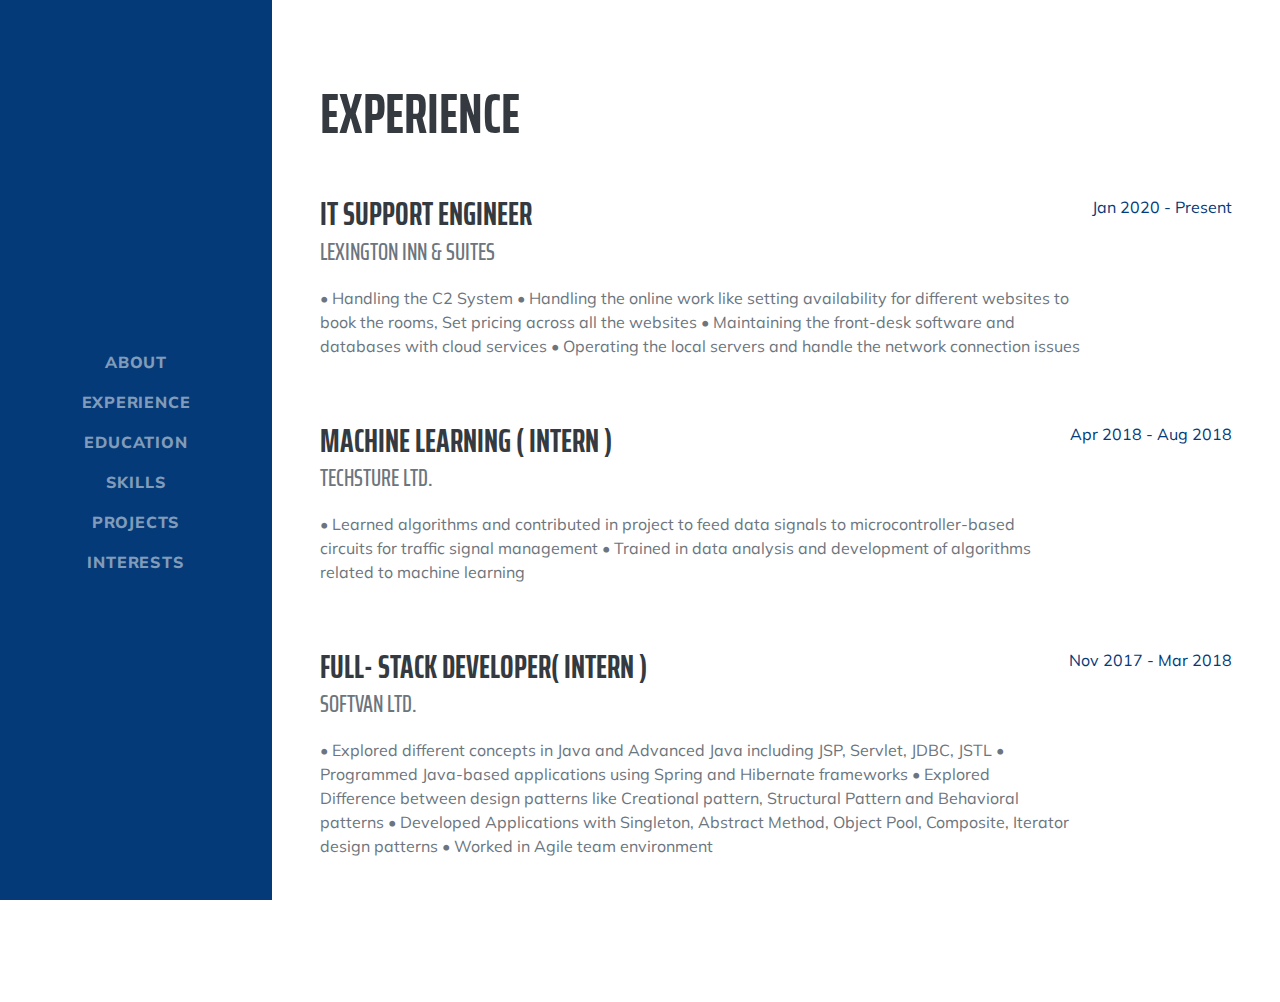
==== Experience.html @ 979ba51b "updated" ====
<html lang="en">
    <head>
        <meta charset="utf-8" />
        <meta name="viewport" content="width=device-width, initial-scale=1, shrink-to-fit=no" />
        <meta name="description" content="" />
        <meta name="author" content="" />
        <title>Vinay e-portfolio</title>
        <link rel="icon" type="image/x-icon" href="assets/img/favicon.ico" />
        <!-- Font Awesome icons (free version)-->
        <script src="https://use.fontawesome.com/releases/v5.13.0/js/all.js" crossorigin="anonymous"></script>
        <!-- Google fonts-->
        <link href="https://fonts.googleapis.com/css?family=Saira+Extra+Condensed:500,700" rel="stylesheet" type="text/css" />
        <link href="https://fonts.googleapis.com/css?family=Muli:400,400i,800,800i" rel="stylesheet" type="text/css" />
        <link
    rel="stylesheet"
    href="https://cdnjs.cloudflare.com/ajax/libs/animate.css/4.0.0/animate.min.css"
  />
        <!-- Core theme CSS (includes Bootstrap)-->
        <link href="css/styles.css" rel="stylesheet" />
        
    </head>
    <body id="page-top">
        <!-- Navigation-->
	<!--<div class='siteLoading' id="siteLoading" onload="x()">
        <div class="siteLoading-frame">
        <img class='siteLoading-image' src='assets/img/loader.gif' alt="loader" />
      </div>
      </div>-->	 
      
        <nav class="navbar navbar-expand-lg navbar-dark bg-primary fixed-top" id="sideNav">
            <a class="navbar-brand js-scroll-trigger" href="#page-top">
               
                <span class="d-none d-lg-block"><img class="animate__animated animate__zoomIn  img-fluid  rounded-circle  mb-2" src="assets/img/vinay.jpg" alt="" /></span>
            </a>
            <button class="navbar-toggler" type="button" data-toggle="collapse" data-target="#navbarSupportedContent" aria-controls="navbarSupportedContent" aria-expanded="false" aria-label="Toggle navigation"><span class="navbar-toggler-icon"></span></button>
            <div class="collapse navbar-collapse animate__animated animate__zoomIn   " id="navbarSupportedContent">
                <ul class="navbar-nav">
                    <li class="nav-item"><a class="nav-link js-scroll-trigger" href="index.html">About</a></li>
                    <li class="nav-item"><a class="nav-link js-scroll-trigger" href="Experience.html">Experience</a></li>
                    <li class="nav-item"><a class="nav-link js-scroll-trigger" href="Education.html">Education</a></li>
                    <li class="nav-item"><a class="nav-link js-scroll-trigger" href="skills.html">Skills</a></li>
                
                    <li class="nav-item"><a class="nav-link js-scroll-trigger" href="projects.html">Projects</a></li>
                    <li class="nav-item"><a class="nav-link js-scroll-trigger" href="interest.html">Interests</a></li>
                </ul>
            </div>
        </nav>

        <section class="animate__animated animate__zoomIn resume-section" id="experience">
            <div class="resume-section-content">
                <h2 class="animate__animated animate_zoomIn  mb-5">Experience</h2>
                <div class="d-flex flex-column flex-md-row justify-content-between mb-5">
                    <div class="flex-grow-1">
                        <h3 class="mb-0">IT Support Engineer</h3>
                        <div class="subheading mb-3">Lexington inn & suites</div>
                        <p class="animate__animated animate__fadeInUp animate__delay-1s"> • Handling the C2 System
                            • Handling the online work like setting availability for different websites to book the rooms, Set pricing across all the websites
                            • Maintaining the front-desk software and databases with cloud services
                            • Operating the local servers and handle the network connection issues</p>
                    </div>
                    <div class="flex-shrink-0"><span class="text-primary">Jan 2020 - Present</span></div>
                </div>
                <div class="d-flex flex-column flex-md-row justify-content-between mb-5">
                    <div class="flex-grow-1">
                        <h3 class="mb-0">Machine Learning ( Intern )</h3>
                        <div class="subheading mb-3">TechSture ltd.</div>
                        <p class="animate__animated animate__fadeInUp animate__delay-1s"> • Learned algorithms and contributed in project to feed data signals to microcontroller-based circuits for traffic signal management
                            • Trained in data analysis and development of algorithms related to machine learning</p>
                    </div>
                    <div class="flex-shrink-0"><span class="text-primary">Apr 2018 - Aug 2018</span></div>
                </div>
                <div class="d-flex flex-column flex-md-row justify-content-between mb-5">
                    <div class="flex-grow-1">
                        <h3 class="mb-0">Full- stack developer( Intern )</h3>
                        <div class="subheading mb-3">Softvan ltd.</div>
                        <p class="animate__animated animate__fadeInUp animate__delay-1s"> • Explored different concepts in Java and Advanced Java including JSP, Servlet, JDBC, JSTL
                            • Programmed Java-based applications using Spring and Hibernate frameworks
                            • Explored Difference between design patterns like Creational pattern, Structural Pattern and Behavioral patterns
                            • Developed Applications with Singleton, Abstract Method, Object Pool, Composite, Iterator design patterns
                            • Worked in Agile team environment</p>
                    </div>
                    <div class="flex-shrink-0"><span class="text-primary">Nov 2017 - Mar 2018</span></div>
                </div>
                
            </div>
        </section>
        <script src="https://cdnjs.cloudflare.com/ajax/libs/jquery/3.5.1/jquery.min.js"></script>
        <script src="https://stackpath.bootstrapcdn.com/bootstrap/4.5.0/js/bootstrap.bundle.min.js"></script>
        <!-- Third party plugin JS-->
        <script src="https://cdnjs.cloudflare.com/ajax/libs/jquery-easing/1.4.1/jquery.easing.min.js"></script>
        <!-- Core theme JS-->
        <script src="js/scripts.js"></script>
    </body>
</html>
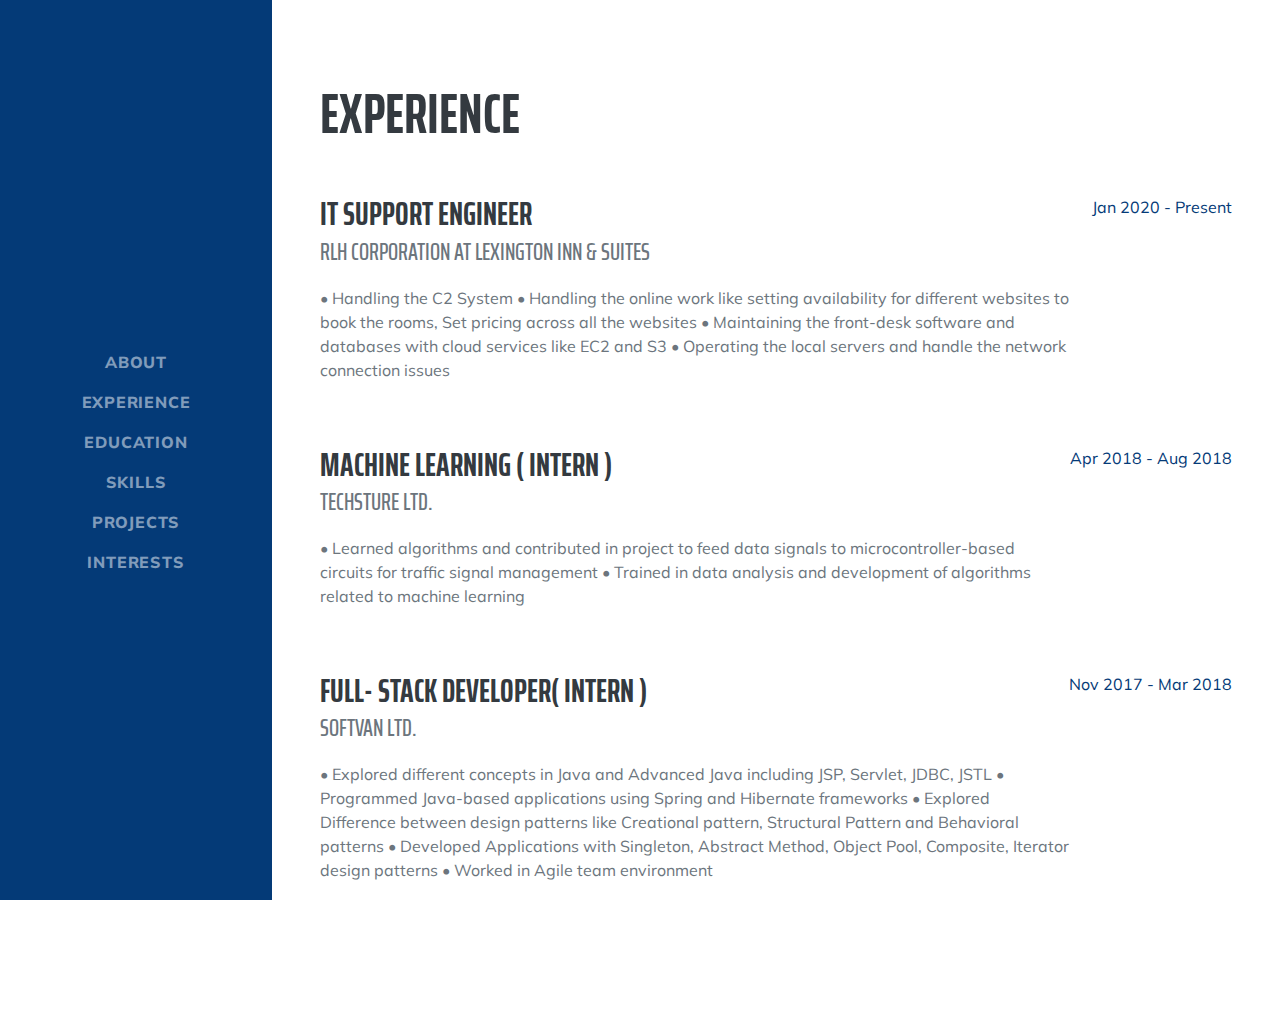
==== commit a2376ca3: "updates" ====
--- a/Experience.html
+++ b/Experience.html
@@ -52,10 +52,10 @@
                 <div class="d-flex flex-column flex-md-row justify-content-between mb-5">
                     <div class="flex-grow-1">
                         <h3 class="mb-0">IT Support Engineer</h3>
-                        <div class="subheading mb-3">Lexington inn & suites</div>
+                        <div class="subheading mb-3">RLH Corporation at Lexington inn & suites</div>
                         <p class="animate__animated animate__fadeInUp animate__delay-1s"> • Handling the C2 System
                             • Handling the online work like setting availability for different websites to book the rooms, Set pricing across all the websites
-                            • Maintaining the front-desk software and databases with cloud services
+                            • Maintaining the front-desk software and databases with cloud services like EC2 and S3
                             • Operating the local servers and handle the network connection issues</p>
                     </div>
                     <div class="flex-shrink-0"><span class="text-primary">Jan 2020 - Present</span></div>
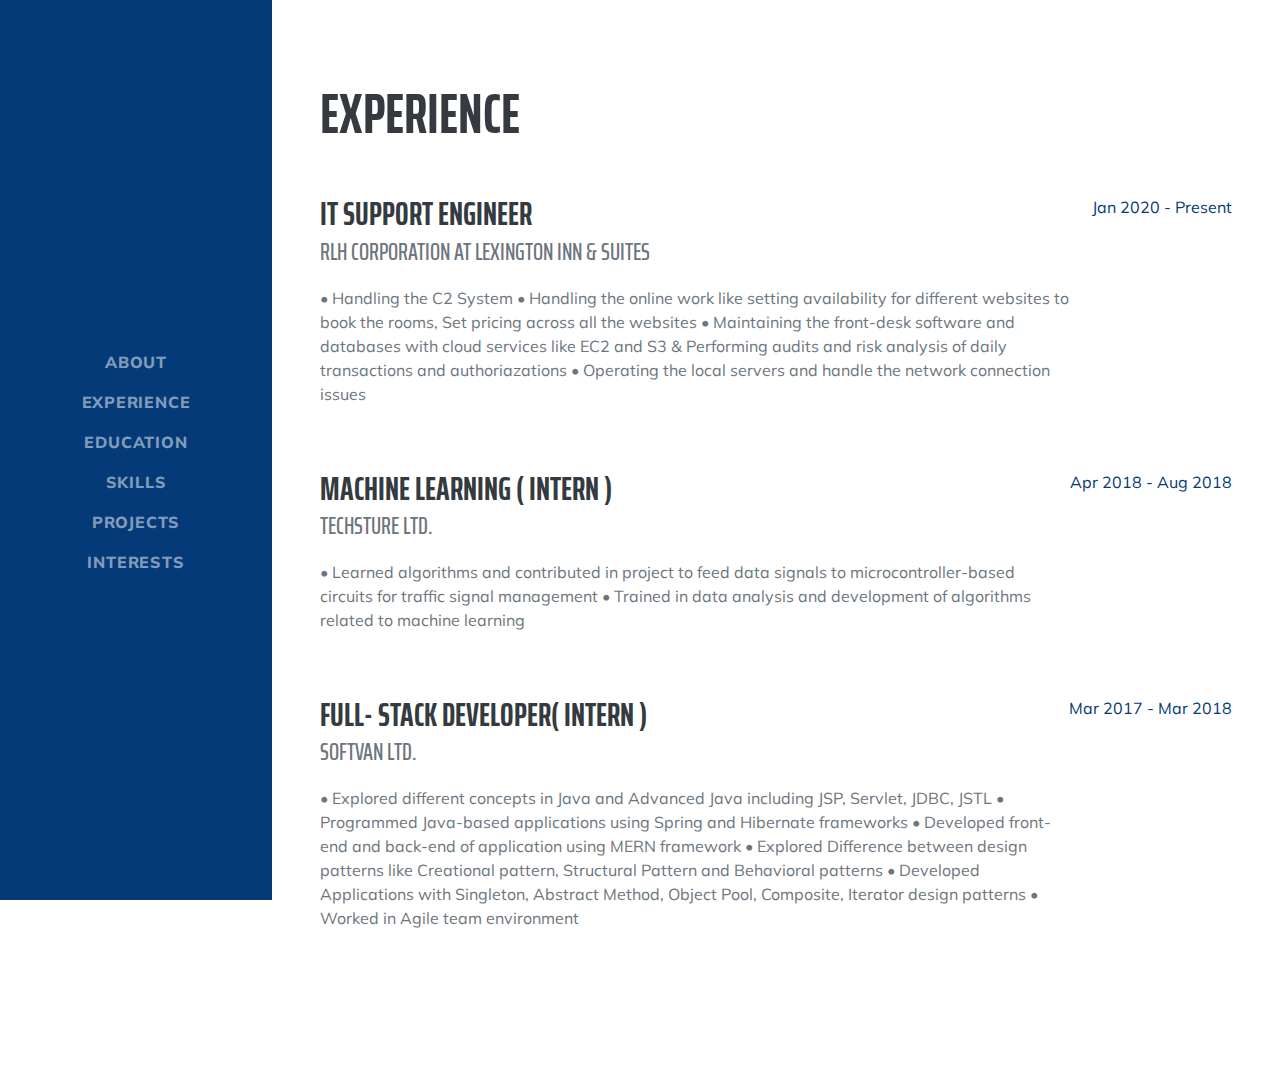
==== commit c4a3c5cb: "Update Experience.html" ====
--- a/Experience.html
+++ b/Experience.html
@@ -55,7 +55,8 @@
                         <div class="subheading mb-3">RLH Corporation at Lexington inn & suites</div>
                         <p class="animate__animated animate__fadeInUp animate__delay-1s"> • Handling the C2 System
                             • Handling the online work like setting availability for different websites to book the rooms, Set pricing across all the websites
-                            • Maintaining the front-desk software and databases with cloud services like EC2 and S3
+                            • Maintaining the front-desk software and databases with cloud services like EC2 and S3 &
+                              Performing audits and risk analysis of daily transactions and authoriazations
                             • Operating the local servers and handle the network connection issues</p>
                     </div>
                     <div class="flex-shrink-0"><span class="text-primary">Jan 2020 - Present</span></div>
@@ -75,11 +76,12 @@
                         <div class="subheading mb-3">Softvan ltd.</div>
                         <p class="animate__animated animate__fadeInUp animate__delay-1s"> • Explored different concepts in Java and Advanced Java including JSP, Servlet, JDBC, JSTL
                             • Programmed Java-based applications using Spring and Hibernate frameworks
+			    • Developed front-end and back-end of application using MERN framework
                             • Explored Difference between design patterns like Creational pattern, Structural Pattern and Behavioral patterns
                             • Developed Applications with Singleton, Abstract Method, Object Pool, Composite, Iterator design patterns
                             • Worked in Agile team environment</p>
                     </div>
-                    <div class="flex-shrink-0"><span class="text-primary">Nov 2017 - Mar 2018</span></div>
+                    <div class="flex-shrink-0"><span class="text-primary">Mar 2017 - Mar 2018</span></div>
                 </div>
                 
             </div>
@@ -91,4 +93,4 @@
         <!-- Core theme JS-->
         <script src="js/scripts.js"></script>
     </body>
-</html>+</html>
